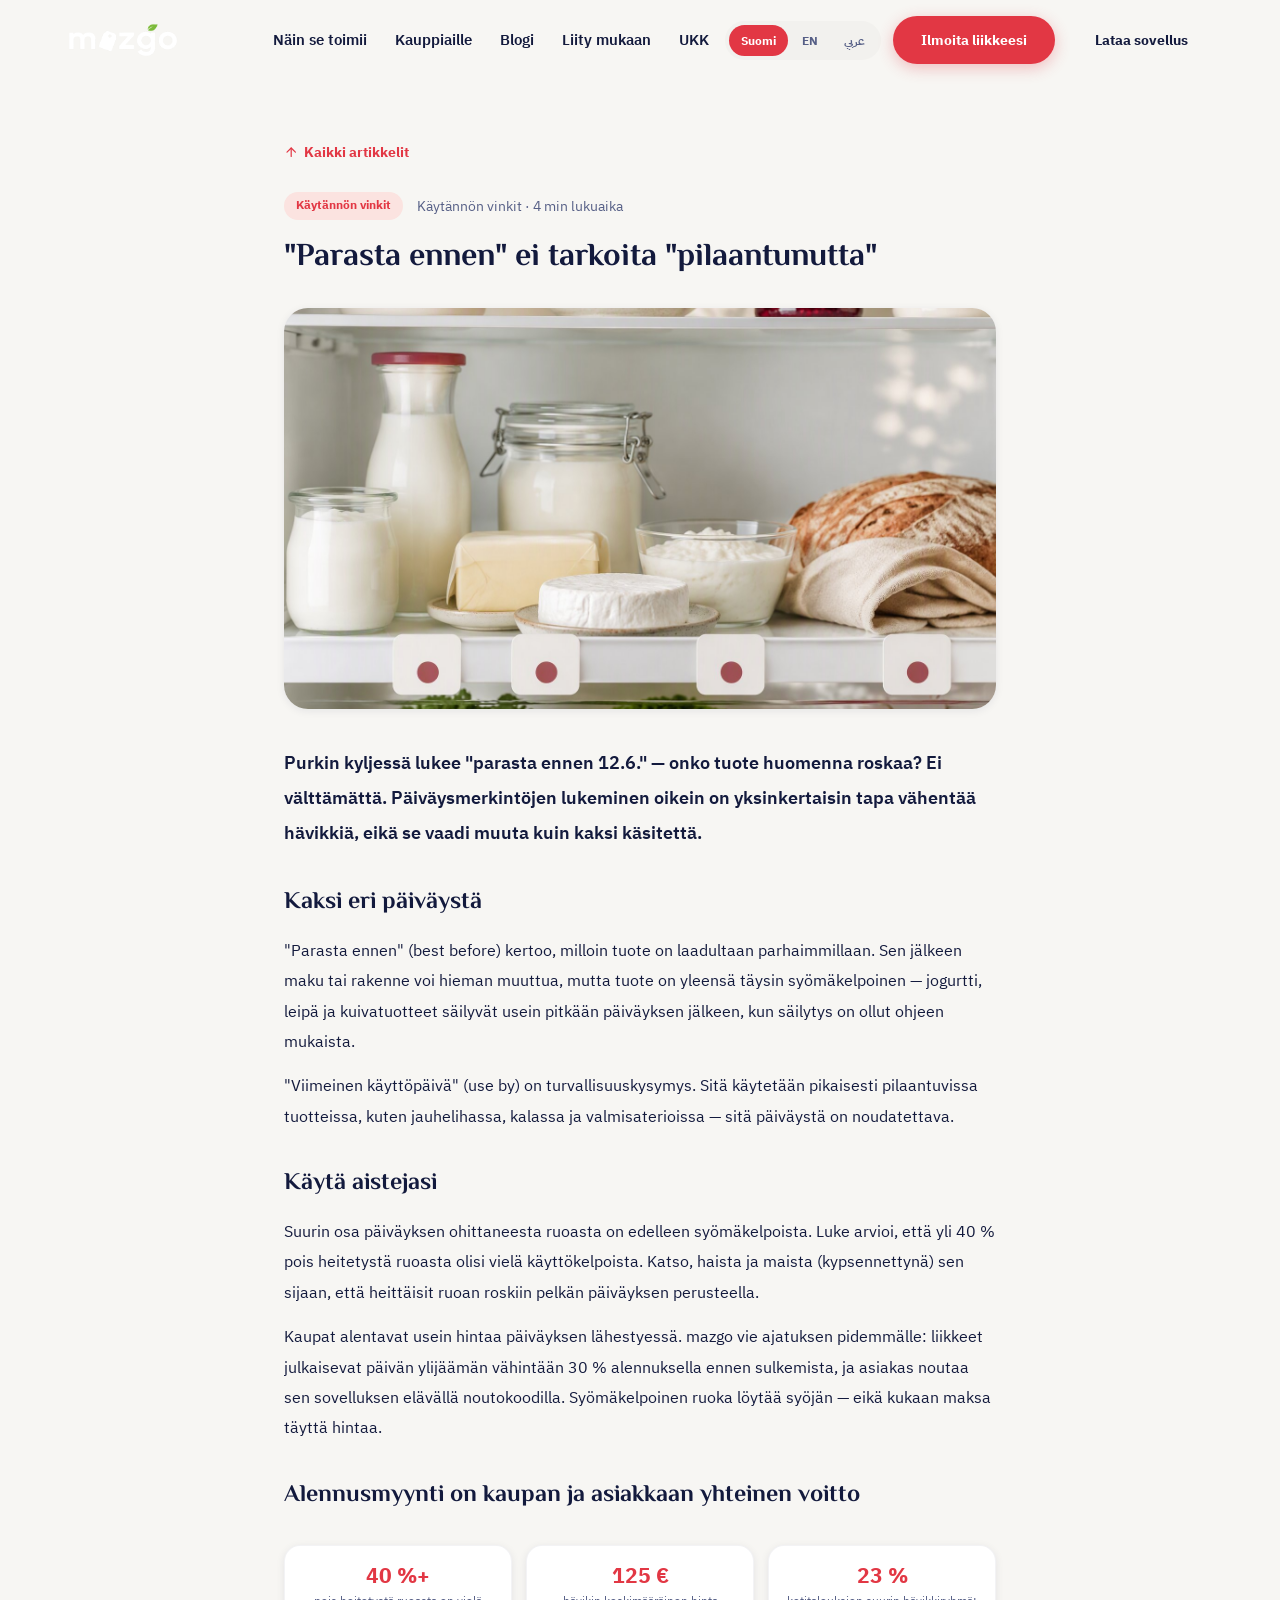
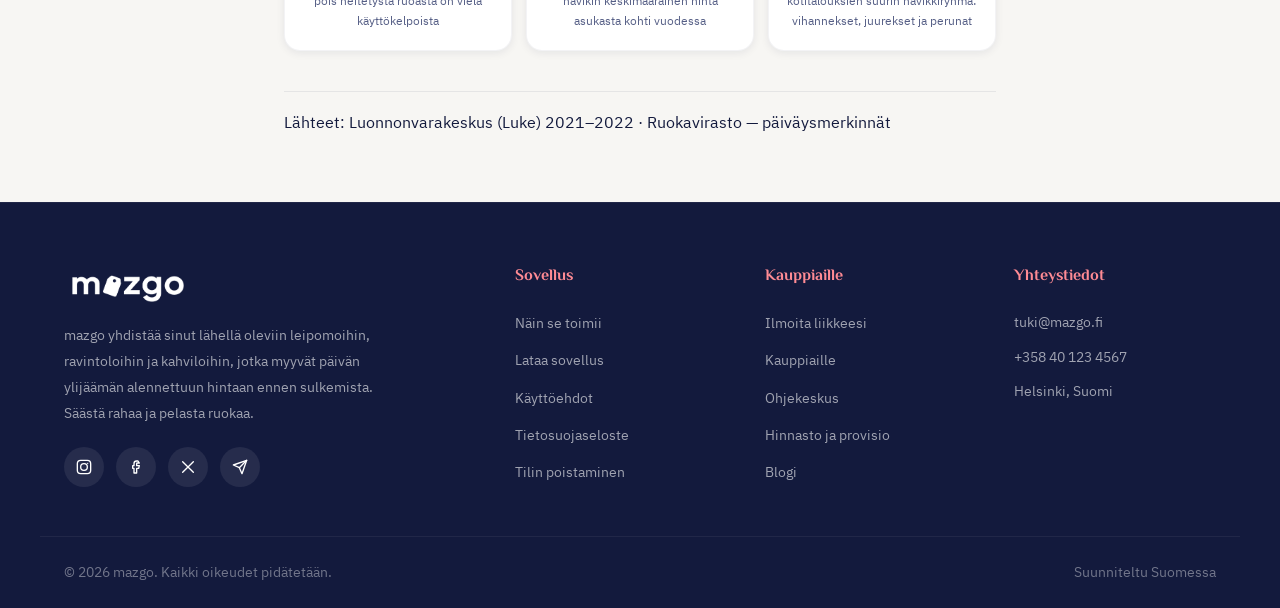
==== blog-best-before-dates.html @ d2aa7a83 "موقع mazgo التعريفي — فنلندي/إنجليزي/عربي" ====
<!DOCTYPE html>
<html lang="fi" dir="ltr">
<head>
<meta charset="UTF-8">
<meta name="viewport" content="width=device-width, initial-scale=1.0">
<title>Parasta ennen ei tarkoita pilaantunutta — mazgo blogi</title>
<meta name="description" content="Suuri osa ruoasta on syömäkelpoista päiväyksen jälkeen. Näin luet pakkausmerkintöjä oikein ja säästät ruokaa — ja rahaa.">
<link rel="icon" type="image/png" href="assets/brand/mazgo-mark-bag.png">
<link href="https://fonts.googleapis.com/css2?family=El+Messiri:wght@400;500;600;700&family=IBM+Plex+Sans+Arabic:wght@300;400;500;600;700&display=swap" rel="stylesheet">
<link rel="stylesheet" href="https://cdnjs.cloudflare.com/ajax/libs/font-awesome/6.5.1/css/all.min.css">
<link rel="stylesheet" href="styles.css">
</head>
<body data-title-key="blog.c3.title">
<div id="progress"></div>

<svg width="0" height="0" style="position:absolute" aria-hidden="true" focusable="false">
<defs>
<symbol id="i-bars" viewBox="0 0 24 24"><line x1="4" y1="6" x2="20" y2="6"/><line x1="4" y1="12" x2="20" y2="12"/><line x1="4" y1="18" x2="20" y2="18"/></symbol>
<symbol id="i-arrow-up" viewBox="0 0 24 24"><line x1="12" y1="19" x2="12" y2="5"/><polyline points="5 12 12 5 19 12"/></symbol>
<symbol id="i-close" viewBox="0 0 24 24"><line x1="5" y1="5" x2="19" y2="19"/><line x1="19" y1="5" x2="5" y2="19"/></symbol>
<symbol id="i-leaf" viewBox="0 0 24 24"><path d="M4 20c0-8 6-14 16-16-2 10-8 16-16 16Z"/><path d="M8 16C12 12 15 9 18 6"/></symbol>
<symbol id="i-download" viewBox="0 0 24 24"><path d="M12 3v12"/><polyline points="7 11 12 16 17 11"/><path d="M5 21h14"/></symbol>
<symbol id="i-store" viewBox="0 0 24 24"><path d="M4 10v10h16V10"/><path d="M2.5 10 5 4h14l2.5 6"/><rect x="9.5" y="14" width="5" height="6"/></symbol>
<symbol id="i-heart" viewBox="0 0 24 24"><path d="M20.8 4.6a5.5 5.5 0 0 0-7.8 0L12 5.6l-1-1a5.5 5.5 0 1 0-7.8 7.8l1 1L12 21.2l7.8-7.8 1-1a5.5 5.5 0 0 0 0-7.8Z"/></symbol>
<symbol id="i-users" viewBox="0 0 24 24"><path d="M17 21v-2a4 4 0 0 0-4-4H5a4 4 0 0 0-4 4v2"/><circle cx="9" cy="7" r="4"/><path d="M23 21v-2a4 4 0 0 0-3-3.87"/><path d="M16 3.13a4 4 0 0 1 0 7.75"/></symbol>
<symbol id="i-cart" viewBox="0 0 24 24"><circle cx="9" cy="21" r="1"/><circle cx="20" cy="21" r="1"/><path d="M1 1h4l2.68 13.39a2 2 0 0 0 2 1.61h9.72a2 2 0 0 0 2-1.61L23 6H6"/></symbol>
<symbol id="i-check-circle" viewBox="0 0 24 24"><circle cx="12" cy="12" r="9"/><polyline points="8 12.5 11 15.5 16 9.5"/></symbol>
<symbol id="i-send" viewBox="0 0 24 24"><line x1="22" y1="2" x2="11" y2="13"/><polygon points="22 2 15 22 11 13 2 9 22 2"/></symbol>
<symbol id="i-chevron" viewBox="0 0 24 24"><polyline points="6 9 12 15 18 9"/></symbol>
<symbol id="i-instagram" viewBox="0 0 24 24"><rect x="2" y="2" width="20" height="20" rx="5"/><circle cx="12" cy="12" r="5"/><circle cx="17.5" cy="6.5" r="1" fill="currentColor" stroke="none"/></symbol>
<symbol id="i-facebook" viewBox="0 0 24 24"><path d="M15 3h-2a4 4 0 0 0-4 4v3H7v4h2v7h4v-7h3l1-4h-4V7a1 1 0 0 1 1-1h3Z"/></symbol>
<symbol id="i-x" viewBox="0 0 24 24"><line x1="4" y1="4" x2="20" y2="20"/><line x1="20" y1="4" x2="4" y2="20"/></symbol>
<symbol id="i-question" viewBox="0 0 24 24"><circle cx="12" cy="12" r="9"/><path d="M9.5 9a2.5 2.5 0 1 1 3.8 2.1c-.8.5-1.3 1-1.3 1.9v.5"/><circle cx="12" cy="17" r=".5" fill="currentColor" stroke="none"/></symbol>
<symbol id="i-envelope" viewBox="0 0 24 24"><rect x="2" y="4" width="20" height="16" rx="2"/><polyline points="22 6 12 13 2 6"/></symbol>
<symbol id="i-warning" viewBox="0 0 24 24"><path d="M12 3 2 20h20L12 3Z"/><line x1="12" y1="10" x2="12" y2="14"/><circle cx="12" cy="17" r=".5" fill="currentColor" stroke="none"/></symbol>
</defs>
</svg>

<nav class="navbar" id="navbar">
<div class="nav-container">
<a href="index.html" class="logo" aria-label="mazgo"><span class="logo-icon"><img src="assets/brand/mazgo-wordmark-leaf.png" alt="mazgo"></span></a>
<ul class="nav-links">
<li><a href="index.html#how" data-i18n="nav.how">Näin se toimii</a></li>
<li><a href="index.html#merchants" data-i18n="nav.merchants">Kauppiaille</a></li>
<li><a href="blog.html" data-i18n="nav.blog">Blogi</a></li>
<li><a href="index.html#register" data-i18n="nav.join">Liity mukaan</a></li>
<li><a href="index.html#faq" data-i18n="nav.faq">UKK</a></li>
</ul>
<div class="nav-cta">
<div class="lang-switch" role="group" aria-label="Kieli">
<button type="button" data-lang="fi" class="active">Suomi</button>
<button type="button" data-lang="en">EN</button>
<button type="button" data-lang="ar">عربي</button>
</div>
<a href="index.html#register" class="btn btn-primary" data-i18n="nav.register">Ilmoita liikkeesi</a>
<a href="#" class="btn btn-ghost" data-i18n="nav.download">Lataa sovellus</a>
</div>
<button class="mobile-menu-btn" onclick="toggleMenu()" aria-label="Avaa valikko"><svg class="icon" aria-hidden="true"><use href="#i-bars"/></svg></button>
</div>
</nav>

<div class="mobile-menu-overlay" id="menuOverlay" onclick="toggleMenu()"></div>
<div class="mobile-menu" id="mobileMenu">
<button class="mobile-menu-close" onclick="toggleMenu()" aria-label="Sulje valikko"><svg class="icon" aria-hidden="true"><use href="#i-close"/></svg></button>
<ul>
<li><a href="index.html#how" data-i18n="nav.how">Näin se toimii</a></li>
<li><a href="index.html#merchants" data-i18n="nav.merchants">Kauppiaille</a></li>
<li><a href="blog.html" data-i18n="nav.blog">Blogi</a></li>
<li><a href="index.html#register" data-i18n="nav.join">Liity mukaan</a></li>
<li><a href="index.html#faq" data-i18n="nav.faq">UKK</a></li>
</ul>
<div class="lang-switch" role="group" aria-label="Kieli">
<button type="button" data-lang="fi" class="active">Suomi</button>
<button type="button" data-lang="en">EN</button>
<button type="button" data-lang="ar">عربي</button>
</div>
<a href="index.html#register" class="btn btn-primary" data-i18n="nav.register">Ilmoita liikkeesi</a>
<a href="#" class="btn btn-outline" data-i18n="nav.download">Lataa sovellus</a>
</div>


<section class="section legal-page" style="padding-top:140px;padding-bottom:60px">
<div class="blog-article animate-on-scroll">
<a href="blog.html" class="legal-back"><svg class="icon" aria-hidden="true"><use href="#i-arrow-up"/></svg><span data-i18n="blog.all">Kaikki artikkelit</span></a>
<div class="blog-article-meta"><span class="blog-card-tag" data-i18n="blog.c3.tag"></span><span data-i18n="a3.meta"></span></div>
<h1 class="legal-title" style="margin-bottom:24px" data-i18n="blog.c3.title">"Parasta ennen" ei tarkoita "pilaantunutta"</h1>
<img class="blog-article-img" src="assets/blog/best-before.jpg" alt="Elintarvikkeiden päiväysmerkinnät">
<p class="lead" data-i18n="a3.lead"></p>
<h2 data-i18n="a3.h1"></h2>
<p data-i18n="a3.p1"></p>
<p data-i18n="a3.p2"></p>
<h2 data-i18n="a3.h2"></h2>
<p data-i18n="a3.p3"></p>
<p data-i18n="a3.p4"></p>
<h2 data-i18n="a3.h3"></h2>

<div class="article-stats">
<div class="article-stat"><b data-i18n="a3.stat1"></b><span data-i18n="a3.stat1l"></span></div>
<div class="article-stat"><b data-i18n="a3.stat2"></b><span data-i18n="a3.stat2l"></span></div>
<div class="article-stat"><b data-i18n="a3.stat3"></b><span data-i18n="a3.stat3l"></span></div>
</div>
<div class="blog-sources"><p data-i18n="a3.src"></p></div>
</div>
</section>

<footer class="footer">
<div class="footer-container">
<div class="footer-brand">
<a href="index.html" class="logo" aria-label="mazgo"><span class="logo-icon"><img src="assets/brand/mazgo-wordmark-white.png" alt="mazgo"></span></a>
<p data-i18n="footer.tag">mazgo yhdistää sinut lähellä oleviin leipomoihin, ravintoloihin ja kahviloihin.</p>
<div class="footer-social">
<a href="#" aria-label="Instagram"><svg class="icon" aria-hidden="true"><use href="#i-instagram"/></svg></a>
<a href="#" aria-label="Facebook"><svg class="icon" aria-hidden="true"><use href="#i-facebook"/></svg></a>
<a href="#" aria-label="X"><svg class="icon" aria-hidden="true"><use href="#i-x"/></svg></a>
<a href="#" aria-label="Telegram"><svg class="icon" aria-hidden="true"><use href="#i-send"/></svg></a>
</div>
</div>
<div class="footer-col">
<h4 data-i18n="footer.app">Sovellus</h4>
<ul>
<li><a href="index.html#how" data-i18n="nav.how">Näin se toimii</a></li>
<li><a href="#" data-i18n="nav.download">Lataa sovellus</a></li>
<li><a href="terms.html" data-i18n="footer.terms">Käyttöehdot</a></li>
<li><a href="privacy.html" data-i18n="footer.privacy">Tietosuojaseloste</a></li>
<li><a href="delete-account.html" data-i18n="footer.delete">Tilin poistaminen</a></li>
</ul>
</div>
<div class="footer-col">
<h4 data-i18n="footer.forMerchants">Kauppiaille</h4>
<ul>
<li><a href="index.html#register" data-i18n="nav.register">Ilmoita liikkeesi</a></li>
<li><a href="index.html#merchants" data-i18n="nav.merchants">Kauppiaille</a></li>
<li><a href="help.html" data-i18n="footer.help">Ohjekeskus</a></li>
<li><a href="pricing.html" data-i18n="footer.pricing">Hinnasto ja provisio</a></li>
<li><a href="blog.html" data-i18n="nav.blog">Blogi</a></li>
</ul>
</div>
<div class="footer-col">
<h4 data-i18n="footer.contact">Yhteystiedot</h4>
<ul>
<li class="plain" data-i18n="footer.email">tuki@mazgo.fi</li>
<li class="plain" data-i18n="footer.phone">+358 40 123 4567</li>
<li class="plain" data-i18n="footer.city">Helsinki, Suomi</li>
</ul>
</div>
</div>
<div class="footer-bottom">
<div data-i18n="footer.rights">© 2026 mazgo. Kaikki oikeudet pidätetään.</div>
<div data-i18n="footer.made">Suunniteltu Suomessa</div>
</div>
</footer>

<div class="toast" id="toast" role="status"><svg class="icon" aria-hidden="true"><use href="#i-check-circle"/></svg><span id="toastMsg">Valmis!</span></div>

<button id="backTop" onclick="window.scrollTo({top:0,behavior:'smooth'})" aria-label="Takaisin ylös"><svg class="icon" aria-hidden="true"><use href="#i-arrow-up"/></svg></button>
<script src="i18n.js"></script>
<script src="script.js"></script>
</body>
</html>
---- styles.css ----
:root{--ink:#131A3D;--ink-soft:#565F86;--crimson:#E23744;--crimson-dark:#C22633;--crimson-soft:#FBE3E0;--amber:#F5A623;--amber-light:#FEF3DD;--cream:#F7F6F3;--cream-dark:#F2F1EE;--green:#0B766E;--green-light:#D7F1EE;--text:#131A3D;--text-muted:#565F86;--error:#B3261E;--white:#fff;--shadow-sm:0 2px 8px rgba(19,26,61,0.08);--shadow-md:0 8px 30px rgba(19,26,61,0.12);--shadow-lg:0 20px 60px rgba(19,26,61,0.18);--radius:16px;--radius-lg:24px;color-scheme:light}
*{margin:0;padding:0;box-sizing:border-box}
html{scroll-behavior:smooth}
body{font-family:'IBM Plex Sans Arabic','Cairo',sans-serif;background:var(--white);color:var(--text);line-height:1.7;overflow-x:hidden}
h1,h2,h3,h4,h5,h6{font-family:'El Messiri','IBM Plex Sans Arabic',sans-serif}
::-webkit-scrollbar{width:8px}
::-webkit-scrollbar-track{background:var(--cream-dark)}
::-webkit-scrollbar-thumb{background:var(--crimson);border-radius:4px}
::selection{background:var(--crimson);color:var(--white)}
#progress{position:fixed;top:0;inset-inline-start:0;height:3px;background:linear-gradient(90deg,var(--crimson),var(--amber));z-index:3000;width:0;transition:width .1s linear}
#backTop{position:fixed;bottom:26px;inset-inline-end:26px;width:48px;height:48px;background:var(--ink);color:var(--white);border:none;border-radius:14px;cursor:pointer;font-size:1.05rem;z-index:1500;opacity:0;transform:translateY(20px);pointer-events:none;transition:all .4s;box-shadow:var(--shadow-md);display:flex;align-items:center;justify-content:center}
#backTop.show{opacity:1;transform:translateY(0);pointer-events:all}
#backTop:hover{background:var(--crimson)}
@keyframes fadeInUp{from{opacity:0;transform:translateY(40px)}to{opacity:1;transform:translateY(0)}}
@keyframes float{0%,100%{transform:translateY(0)}50%{transform:translateY(-15px)}}
@keyframes blob{0%,100%{border-radius:60% 40% 30% 70%/60% 30% 70% 40%}50%{border-radius:30% 60% 70% 40%/50% 60% 30% 60%}}
@keyframes rotate{from{transform:rotate(0deg)}to{transform:rotate(360deg)}}
.animate-on-scroll{opacity:0;transform:translateY(40px);transition:all .8s cubic-bezier(.16,1,.3,1)}
.animate-on-scroll.visible{opacity:1;transform:translateY(0)}
@media(prefers-reduced-motion:reduce){*{animation-duration:.01ms!important;animation-iteration-count:1!important;transition-duration:.01ms!important;scroll-behavior:auto!important}}

/* Icons (inline SVG sprite) */
.icon{width:1em;height:1em;display:inline-block;vertical-align:-0.15em;fill:none;stroke:currentColor;stroke-width:2;stroke-linecap:round;stroke-linejoin:round;flex-shrink:0}
.icon-solid{fill:currentColor;stroke:none}
.star-half{position:relative;display:inline-block;width:1em;height:1em;vertical-align:-0.15em}
.star-half .icon{position:absolute;inset:0;width:100%;height:100%}
.star-half-fill{clip-path:inset(0 50% 0 0)}

/* Navbar */
.navbar{position:fixed;top:0;left:0;right:0;z-index:1000;padding:16px 0;transition:all .4s ease}
.navbar.scrolled{background:rgba(255,255,255,.95);backdrop-filter:blur(20px);box-shadow:var(--shadow-sm);padding:12px 0}
.nav-container{max-width:1200px;margin:0 auto;padding:0 24px;display:flex;align-items:center;justify-content:space-between;gap:16px}
.logo{display:flex;align-items:center;gap:10px;text-decoration:none;transition:opacity .3s}
.logo:hover{opacity:.8}
.logo-icon{width:118px;height:42px;display:flex;align-items:center;justify-content:center;flex-shrink:0}
.logo-icon img{width:100%;height:100%;object-fit:contain}
.nav-links{display:flex;gap:28px;list-style:none;margin-inline-start:auto}
.nav-links a{text-decoration:none;color:var(--text);font-weight:600;font-size:.95rem;position:relative;transition:color .3s}
.nav-links a::after{content:'';position:absolute;bottom:-4px;inset-inline-start:0;width:0;height:2px;background:var(--crimson);transition:width .3s;border-radius:2px}
.nav-links a:hover,.nav-links a.active{color:var(--crimson)}
.nav-links a:hover::after,.nav-links a.active::after{width:100%}
.nav-cta{display:flex;gap:12px;align-items:center}
.btn{padding:12px 28px;border-radius:50px;font-family:'IBM Plex Sans Arabic',sans-serif;font-weight:700;font-size:.9rem;cursor:pointer;border:none;transition:all .3s ease;text-decoration:none;display:inline-flex;align-items:center;gap:8px}
.btn-primary{background:var(--crimson);color:var(--white);box-shadow:0 4px 15px rgba(226,55,68,.3)}
.btn-primary:hover{background:var(--crimson-dark);transform:translateY(-2px);box-shadow:0 8px 25px rgba(226,55,68,.4)}
.btn-amber{background:var(--crimson);color:var(--white);box-shadow:0 4px 15px rgba(226,55,68,.3)}
.btn-amber:hover{transform:translateY(-2px);box-shadow:0 8px 25px rgba(226,55,68,.4)}
.btn-outline{background:transparent;color:var(--ink);border:2px solid var(--ink)}
.btn-outline:hover{background:var(--ink);color:var(--white)}
.btn-ghost{background:transparent;color:var(--text)}
.btn-ghost:hover{background:var(--cream-dark)}
.btn-lg{padding:16px 40px;font-size:1.05rem}
.btn:focus-visible,.faq-question:focus-visible,a:focus-visible,button:focus-visible,input:focus-visible,select:focus-visible,textarea:focus-visible{outline:3px solid var(--crimson);outline-offset:2px}
.mobile-menu-btn{display:none;background:none;border:none;font-size:1.5rem;color:var(--ink);cursor:pointer}

/* Language switcher */
.lang-switch{display:flex;background:var(--cream-dark);border-radius:50px;padding:4px;gap:2px}
.lang-switch button{background:none;border:none;font-family:'IBM Plex Sans Arabic',sans-serif;font-weight:700;font-size:.78rem;color:var(--text-muted);padding:6px 12px;border-radius:50px;cursor:pointer;transition:all .3s}
.lang-switch button:hover{color:var(--ink)}
.lang-switch button.active{background:var(--crimson);color:var(--white)}

/* Hero */
.hero{min-height:100vh;background:var(--cream);position:relative;overflow:hidden;display:flex;align-items:center;padding-top:80px}
.hero-bg-pattern{position:absolute;inset:0;opacity:.04;background-image:radial-gradient(circle at 2px 2px,var(--ink) 1px,transparent 0);background-size:40px 40px}
.hero-blob{position:absolute;width:600px;height:600px;background:var(--crimson);opacity:.06;border-radius:60% 40% 30% 70%/60% 30% 70% 40%;animation:blob 8s ease-in-out infinite;top:-100px;left:-100px}
.hero-blob-2{position:absolute;width:400px;height:400px;background:var(--amber);opacity:.1;border-radius:30% 60% 70% 40%/50% 60% 30% 60%;animation:blob 10s ease-in-out infinite reverse;bottom:-50px;right:-50px}
.hero-container{max-width:1200px;margin:0 auto;padding:0 24px;display:grid;grid-template-columns:1fr 1fr;gap:60px;align-items:center;position:relative;z-index:1}
.hero-badge{display:inline-flex;align-items:center;gap:8px;background:var(--white);padding:8px 20px;border-radius:50px;font-size:.85rem;font-weight:600;color:var(--crimson);box-shadow:var(--shadow-sm);margin-bottom:24px;animation:fadeInUp .6s ease}
.hero-badge .icon{color:var(--green)}
.hero-title{font-size:3.4rem;font-weight:700;line-height:1.25;color:var(--ink);margin-bottom:20px;animation:fadeInUp .6s ease .1s both;text-wrap:balance}
.hero-title .highlight{color:var(--crimson);position:relative}
.hero-title .highlight::after{content:'';position:absolute;bottom:4px;inset-inline-start:0;inset-inline-end:0;height:12px;background:var(--crimson-soft);z-index:-1;border-radius:4px}
.hero-desc{font-size:1.15rem;color:var(--text-muted);margin-bottom:32px;max-width:520px;animation:fadeInUp .6s ease .2s both}
.hero-cta{display:flex;gap:16px;flex-wrap:wrap;animation:fadeInUp .6s ease .3s both}
.hero-stats{display:flex;gap:40px;margin-top:48px;animation:fadeInUp .6s ease .4s both;flex-wrap:wrap}
.hero-stat{text-align:center}
.hero-stat-number{font-size:2rem;font-weight:800;color:var(--ink);font-variant-numeric:tabular-nums}
.hero-stat-label{font-size:.85rem;color:var(--text-muted);font-weight:500}

/* Hero Visual — real app screenshots */
.hero-visual{position:relative;display:flex;justify-content:center;align-items:center;width:fit-content;margin-inline:auto}
.phone-mockup{width:290px;background:var(--ink);border-radius:40px;padding:10px;box-shadow:var(--shadow-lg);position:relative;animation:float 6s ease-in-out infinite;z-index:2}
.phone-screen{width:100%;aspect-ratio:750/1562;background:var(--cream);border-radius:32px;overflow:hidden;position:relative}
.phone-screen img{width:100%;height:100%;object-fit:cover;object-position:top;display:block}
.phone-notch{position:absolute;top:0;left:50%;transform:translateX(-50%);width:110px;height:24px;background:var(--ink);border-radius:0 0 14px 14px;z-index:10}
.floating-card{position:absolute;background:var(--white);border-radius:var(--radius);padding:14px 18px;box-shadow:var(--shadow-md);z-index:3;animation:float 5s ease-in-out infinite;white-space:nowrap}
.floating-card.discount{top:12%;inset-inline-start:-30px;animation-delay:.5s}
.floating-card.discount .badge-discount{background:var(--crimson);color:var(--white);padding:4px 10px;border-radius:20px;font-size:.75rem;font-weight:700}
.floating-card.discount .floating-sub{margin-top:6px;font-size:.8rem;color:var(--text-muted)}
.floating-card.saving{bottom:16%;inset-inline-end:-30px;animation-delay:1s}
.floating-card.saving .amount{font-size:1.4rem;font-weight:800;color:var(--green);white-space:nowrap}
.floating-card.saving .label{font-size:.78rem;color:var(--text-muted);white-space:nowrap}

/* Sections */
.section{padding:100px 0;position:relative}
.section-header{text-align:center;max-width:640px;margin:0 auto 60px;padding:0 24px}
.section-label{display:inline-block;background:var(--crimson-soft);color:var(--crimson);padding:6px 18px;border-radius:50px;font-size:.85rem;font-weight:700;margin-bottom:16px}
.section-title{font-size:2.5rem;font-weight:700;color:var(--ink);margin-bottom:16px;line-height:1.3;text-wrap:balance}
.section-desc{color:var(--text-muted);font-size:1.05rem}

/* How it works */
.how-it-works{background:var(--white)}
.hiw-steps{max-width:1100px;margin:0 auto;padding:0 24px;display:grid;grid-template-columns:repeat(3,1fr);gap:40px;position:relative}
.hiw-steps::before{content:'';position:absolute;top:44px;inset-inline-start:15%;inset-inline-end:15%;height:2px;background:repeating-linear-gradient(90deg,var(--crimson) 0 8px,transparent 8px 16px);opacity:.3;z-index:0}
.step-card{background:var(--white);border-radius:var(--radius-lg);padding:36px 28px;text-align:center;position:relative;border:1px solid rgba(19,26,61,.06);transition:all .4s ease;z-index:1}
.step-card:hover{transform:translateY(-8px);box-shadow:var(--shadow-lg);border-color:transparent}
.step-num{width:56px;height:56px;background:var(--crimson);color:var(--white);border-radius:50%;display:flex;align-items:center;justify-content:center;font-size:1.4rem;font-weight:800;margin:0 auto 22px;position:relative;box-shadow:0 0 0 8px var(--white);font-family:'IBM Plex Sans Arabic',sans-serif}
.step-num::after{content:'';position:absolute;inset:-6px;border:2px dashed var(--crimson);border-radius:50%;opacity:.35;animation:rotate 20s linear infinite}
.step-icon{font-size:2.4rem;margin-bottom:18px;display:inline-block;color:var(--crimson)}
.step-card h3{font-size:1.25rem;font-weight:700;color:var(--ink);margin-bottom:10px}
.step-card p{color:var(--text-muted);font-size:.93rem}
.step-tag{display:inline-block;background:var(--green-light);color:var(--green);font-size:.68rem;font-weight:700;padding:3px 12px;border-radius:20px;margin-top:14px}

/* Environmental Impact */
.impact{background:linear-gradient(160deg,var(--ink) 0%,#232C5C 100%);color:var(--white);position:relative;overflow:hidden}
.impact .section-title{color:var(--white)}
.impact .section-desc{color:rgba(255,255,255,.7)}
.impact .section-label{background:rgba(226,55,68,.18);color:#FF8B94}
.impact-grid{max-width:1100px;margin:0 auto 32px;padding:0 24px;display:grid;grid-template-columns:repeat(4,1fr);gap:24px}
.impact-card{background:rgba(255,255,255,.06);border:1px solid rgba(255,255,255,.12);border-radius:20px;padding:28px 18px;text-align:center;transition:all .3s}
.impact-card:hover{background:rgba(255,255,255,.1);transform:translateY(-6px);border-color:rgba(226,55,68,.45)}
.impact-card .icon{width:1.8rem;height:1.8rem;color:var(--amber);margin-bottom:12px}
.impact-num{font-size:1.6rem;font-weight:700;line-height:1.25;margin-bottom:8px;font-variant-numeric:tabular-nums}
.impact-label{color:rgba(255,255,255,.65);font-size:.83rem;line-height:1.5}
.impact-role{max-width:680px;margin:0 auto 18px;padding:0 24px;text-align:center;color:rgba(255,255,255,.85);font-size:1rem;line-height:1.9}
.impact-source{max-width:680px;margin:0 auto;padding:0 24px;text-align:center;color:rgba(255,255,255,.4);font-size:.75rem}
@media(max-width:1024px){.impact-grid{grid-template-columns:1fr 1fr}}
@media(max-width:480px){.impact-grid{grid-template-columns:1fr}}

/* For Merchants */
.for-merchants{background:var(--cream);overflow:hidden;position:relative}
.merchants-container{max-width:1200px;margin:0 auto;padding:0 24px;display:grid;grid-template-columns:1fr 1fr;gap:60px;align-items:center}
.merchants-content h3{font-size:1.8rem;font-weight:700;margin-bottom:20px;color:var(--ink)}
.merchants-features{list-style:none;margin-bottom:32px}
.merchants-features li{display:flex;align-items:flex-start;gap:14px;margin-bottom:18px;font-size:1rem;line-height:1.7}
.merchants-features li i{width:30px;height:30px;background:var(--crimson);color:var(--white);border-radius:9px;display:flex;align-items:center;justify-content:center;font-size:.8rem;flex-shrink:0;font-style:normal;margin-top:2px}
.merchant-stats-row{display:flex;gap:16px;margin:28px 0 32px;flex-wrap:wrap}
.m-stat{flex:1;min-width:130px;background:var(--white);border-radius:16px;padding:18px;text-align:center;box-shadow:var(--shadow-sm);border:1px solid rgba(19,26,61,.05)}
.m-stat b{display:block;font-size:1.5rem;color:var(--crimson);font-weight:800;font-family:'IBM Plex Sans Arabic',sans-serif}
.m-stat span{font-size:.75rem;color:var(--text-muted)}
.merchants-visual{position:relative}
.merchant-phone{width:270px;background:var(--ink);border-radius:38px;padding:10px;box-shadow:var(--shadow-lg);position:relative;animation:float 6s ease-in-out infinite;z-index:2;margin:0 auto}
.m-screen{width:100%;aspect-ratio:750/1380;background:var(--white);border-radius:29px;overflow:hidden;position:relative}
.m-content{padding:30px 14px 16px;height:100%;overflow-y:auto;scrollbar-width:none}
.m-content::-webkit-scrollbar{width:0;height:0}
.m-header{display:flex;justify-content:space-between;align-items:center;margin-bottom:14px}
.m-header h4{font-size:.85rem;color:var(--ink)}
.m-header .m-avatar{width:30px;height:30px;background:var(--crimson);border-radius:50%;display:flex;align-items:center;justify-content:center;color:var(--white);font-size:.7rem;font-weight:700;flex-shrink:0}
.m-stats-mini{display:grid;grid-template-columns:1fr 1fr;gap:8px;margin-bottom:14px}
.m-stat-mini{background:var(--cream);border-radius:12px;padding:12px;text-align:center}
.m-stat-mini b{font-size:1.05rem;color:var(--ink);display:block;font-variant-numeric:tabular-nums}
.m-stat-mini span{font-size:.6rem;color:var(--text-muted)}
.m-offer-form{background:var(--white);border:1px solid rgba(19,26,61,.07);border-radius:14px;padding:12px;box-shadow:0 2px 10px rgba(19,26,61,.06)}
.m-offer-form h5{font-size:.75rem;color:var(--ink);margin-bottom:10px;display:flex;align-items:center;gap:6px}
.m-offer-form h5 .icon{color:var(--crimson);width:.8rem;height:.8rem}
.m-field{background:var(--cream-dark);border-radius:9px;padding:8px 10px;margin-bottom:7px;font-size:.68rem;color:var(--text-muted);display:flex;justify-content:space-between;gap:8px}
.m-field b{color:var(--ink);text-align:end}
.m-field .filled{color:var(--green);font-weight:700}
.m-publish{width:100%;background:var(--crimson);color:var(--white);border:none;border-radius:9px;padding:9px;font-family:'IBM Plex Sans Arabic',sans-serif;font-weight:700;font-size:.72rem;margin-top:4px}
.earn-badge{position:absolute;bottom:14%;inset-inline-start:-30px;background:var(--white);border-radius:16px;padding:14px 18px;box-shadow:var(--shadow-md);z-index:3;animation:float 5s ease-in-out infinite 1s;white-space:nowrap}
.earn-badge .amount{font-size:1.4rem;font-weight:800;color:var(--green)}
.earn-badge .label{font-size:.72rem;color:var(--text-muted)}
.new-order-badge{position:absolute;top:10%;inset-inline-end:-25px;background:var(--white);border-radius:16px;padding:12px 16px;box-shadow:var(--shadow-md);z-index:3;animation:float 5s ease-in-out infinite .5s;display:flex;align-items:center;gap:10px;white-space:nowrap}
.new-order-badge .bell{width:34px;height:34px;background:var(--crimson-soft);border-radius:10px;display:flex;align-items:center;justify-content:center;color:var(--crimson);flex-shrink:0}
.new-order-badge .bell .icon{width:.9rem;height:.9rem}
.new-order-badge p{font-size:.72rem;color:var(--text-muted);line-height:1.4}
.new-order-badge p strong{color:var(--ink);display:block;font-size:.78rem}
@media(max-width:1024px){.earn-badge,.new-order-badge{position:static;margin:12px auto 0;animation:none;max-width:260px}}

/* Stats Bar */
.stats-bar{background:var(--cream-dark);padding:60px 0}
.stats-container{max-width:1200px;margin:0 auto;padding:0 24px;display:grid;grid-template-columns:repeat(4,1fr);gap:32px;text-align:center}
.stat-item{padding:20px}
.stat-item .icon{width:2rem;height:2rem;color:var(--crimson);margin-bottom:12px}
.stat-number{font-size:2.5rem;font-weight:800;color:var(--ink);line-height:1;font-variant-numeric:tabular-nums}
.stat-label{color:var(--text-muted);font-size:.95rem;margin-top:8px;font-weight:500}

/* Merchant onboarding strip */
.m-steps{background:var(--ink);padding:56px 0;border-top:1px solid rgba(255,255,255,.08)}
.m-steps-grid{max-width:1100px;margin:0 auto;padding:0 24px;display:grid;grid-template-columns:repeat(3,1fr);gap:24px}
.m-step{display:flex;align-items:center;gap:16px}
.m-step-icon{width:52px;height:52px;background:rgba(226,55,68,.15);border-radius:16px;display:flex;align-items:center;justify-content:center;color:#FF8B94;font-size:1.3rem;flex-shrink:0}
.m-step h5{color:var(--white);font-size:1rem;margin-bottom:2px}
.m-step p{color:rgba(255,255,255,.55);font-size:.8rem}
@media(max-width:768px){.m-steps-grid{grid-template-columns:1fr;gap:20px}}

/* Merchant Registration */
.merchant-register{background:var(--cream);position:relative;overflow:hidden}
.merchant-register::before{content:'';position:absolute;top:-80px;left:-80px;width:350px;height:350px;background:var(--crimson);opacity:.05;border-radius:50%}
.register-container{max-width:1080px;margin:0 auto;padding:0 24px;position:relative;z-index:1}
.register-card{background:var(--white);border-radius:var(--radius-lg);padding:52px;box-shadow:var(--shadow-md);display:grid;grid-template-columns:.9fr 1.1fr;gap:52px;align-items:start;position:relative;overflow:hidden}
.register-card::before{content:'';position:absolute;top:0;inset-inline-end:0;width:6px;height:100%;background:linear-gradient(180deg,var(--crimson),var(--amber))}
.register-info h3{font-size:1.6rem;font-weight:700;color:var(--ink);margin-bottom:16px}
.register-info p{color:var(--text-muted);margin-bottom:24px}
.register-benefits{list-style:none}
.register-benefits li{display:flex;align-items:center;gap:10px;margin-bottom:14px;font-size:.95rem}
.register-benefits li i{color:var(--green);font-size:1.1rem;font-style:normal;display:inline-flex}
.reg-steps{margin-top:30px;padding-top:26px;border-top:1px dashed rgba(19,26,61,.12)}
.reg-steps h6{font-size:.85rem;color:var(--ink);margin-bottom:14px;font-weight:700}
.reg-step{display:flex;align-items:center;gap:10px;margin-bottom:10px;font-size:.85rem;color:var(--text-muted)}
.reg-step b{width:24px;height:24px;background:var(--crimson-soft);color:var(--crimson);border-radius:50%;display:flex;align-items:center;justify-content:center;font-size:.72rem;flex-shrink:0;font-weight:700;font-family:'IBM Plex Sans Arabic',sans-serif}
.form-group{margin-bottom:20px}
.form-group label{display:block;font-weight:600;font-size:.9rem;margin-bottom:8px;color:var(--ink)}
.form-group label .req{color:var(--error)}
.form-group input,.form-group select,.form-group textarea{width:100%;padding:14px 18px;border:2px solid rgba(19,26,61,.08);border-radius:12px;font-family:'IBM Plex Sans Arabic',sans-serif;font-size:.95rem;transition:all .3s;background:var(--white);color:var(--text)}
.form-group input:focus,.form-group select:focus,.form-group textarea:focus{outline:none;border-color:var(--crimson);box-shadow:0 0 0 4px rgba(226,55,68,.08)}
.form-group input.error,.form-group select.error{border-color:var(--error)}
.form-group .hint{font-size:.78rem;color:var(--text-muted);margin-top:6px}
.form-group .err-msg{font-size:.78rem;color:var(--error);margin-top:6px;display:none}
.form-group.has-error .err-msg{display:block}
.form-group.has-error input,.form-group.has-error select{border-color:var(--error)}
.form-group textarea{resize:vertical;min-height:100px}
.form-row{display:grid;grid-template-columns:1fr 1fr;gap:16px}
.form-submit{width:100%;margin-top:8px;justify-content:center}
.form-note{text-align:center;font-size:.8rem;color:var(--text-muted);margin-top:16px}
.form-note a{color:var(--crimson);font-weight:700}

/* Testimonials */
.testimonials{background:var(--white)}
.testimonials-grid{max-width:1200px;margin:0 auto;padding:0 24px;display:grid;grid-template-columns:repeat(3,1fr);gap:24px}
.testimonial-card{background:var(--cream);border-radius:var(--radius-lg);padding:32px;position:relative;transition:all .3s;min-width:0}
.testimonial-card:hover{transform:translateY(-4px);box-shadow:var(--shadow-md)}
.testimonial-quote{font-size:3rem;color:var(--crimson);line-height:1;margin-bottom:8px;opacity:.4;font-family:Georgia,serif}
.testimonial-text{font-size:.95rem;color:var(--text);margin-bottom:20px;line-height:1.8}
.testimonial-author{display:flex;align-items:center;gap:12px}
.author-avatar{width:48px;height:48px;border-radius:50%;background:var(--crimson);display:flex;align-items:center;justify-content:center;color:var(--white);font-weight:700;font-size:1.1rem;flex-shrink:0}
.author-info h4{font-size:.95rem;color:var(--ink)}
.author-info p{font-size:.8rem;color:var(--text-muted)}
.stars{color:var(--amber);font-size:.85rem;margin-bottom:12px}
.stars i{font-style:normal}

/* FAQ */
.faq{background:var(--cream)}
.faq-container{max-width:800px;margin:0 auto;padding:0 24px}
.faq-item{background:var(--white);border-radius:var(--radius);margin-bottom:12px;overflow:hidden;box-shadow:var(--shadow-sm);border:1px solid transparent;transition:border-color .3s}
.faq-item.active{border-color:rgba(226,55,68,.4)}
.faq-question{width:100%;padding:20px 24px;background:none;border:none;font-family:'IBM Plex Sans Arabic',sans-serif;font-size:1rem;font-weight:700;color:var(--ink);text-align:start;cursor:pointer;display:flex;justify-content:space-between;align-items:center;transition:background .3s;gap:12px}
.faq-question:hover{background:var(--cream)}
.faq-question .fq-icon{width:30px;height:30px;background:var(--crimson-soft);border-radius:9px;display:flex;align-items:center;justify-content:center;flex-shrink:0;transition:all .35s}
.faq-question .fq-icon .icon{color:var(--crimson);transition:transform .35s}
.faq-item.active .fq-icon{background:var(--crimson)}
.faq-item.active .fq-icon .icon{color:var(--white);transform:rotate(180deg)}
.faq-answer{max-height:0;overflow:hidden;transition:max-height .4s ease,padding .4s ease}
.faq-item.active .faq-answer{max-height:400px;padding:0 24px 22px}
.faq-answer p{color:var(--text-muted);font-size:.95rem;line-height:1.8}

/* CTA Section */
.cta-section{background:var(--ink);padding:80px 0;text-align:center;position:relative;overflow:hidden}
.cta-section::before{content:'';position:absolute;top:-50%;left:-50%;width:200%;height:200%;background:radial-gradient(circle,rgba(226,55,68,.12) 0%,transparent 50%);animation:rotate 30s linear infinite}
.cta-content{position:relative;z-index:1;max-width:640px;margin:0 auto;padding:0 24px}
.cta-section h2{font-size:2.5rem;font-weight:700;color:var(--white);margin-bottom:16px;text-wrap:balance}
.cta-section p{color:rgba(255,255,255,.7);font-size:1.1rem;margin-bottom:32px}

/* Legal page */
.legal-page{background:var(--cream)}
.legal-container{max-width:760px;margin:0 auto;padding:0 24px}
.legal-back{display:inline-flex;align-items:center;gap:6px;color:var(--crimson);font-weight:700;margin-bottom:28px;text-decoration:none;font-size:.9rem}
.legal-back:hover{color:var(--crimson-dark)}
.legal-back .icon{transform:scaleX(-1)}
[dir="ltr"] .legal-back .icon{transform:none}
.legal-notice{display:flex;gap:10px;align-items:flex-start;background:var(--amber-light);border:1px solid rgba(245,166,35,.4);border-radius:var(--radius);padding:16px 20px;margin-bottom:32px;font-size:.88rem;color:#6b3e00;line-height:1.8}
.legal-notice .icon{flex-shrink:0;margin-top:3px}
.legal-title{font-size:2rem;font-weight:700;color:var(--ink);margin-bottom:6px}
.legal-updated{font-size:.85rem;color:var(--text-muted);margin-bottom:40px}
.legal-section{margin-bottom:30px}
.legal-section h3{font-size:1.1rem;font-weight:700;color:var(--ink);margin-bottom:10px}
.legal-section p{color:var(--text);margin-bottom:10px}
.legal-section ul{margin:0 0 10px 0;padding-inline-start:20px}
.legal-section li{margin-bottom:6px;color:var(--text)}
.legal-blank{color:#8a5a00;font-style:italic;border-bottom:1px dashed #c98f2e;padding:0 2px}
.legal-table-wrap{overflow-x:auto;margin-bottom:16px;border-radius:12px;border:1px solid rgba(19,26,61,.08)}
.legal-table{width:100%;border-collapse:collapse;font-size:.85rem;background:var(--white)}
.legal-table th,.legal-table td{padding:10px 14px;text-align:start;border-bottom:1px solid rgba(19,26,61,.06);min-width:120px}
.legal-table th{background:var(--cream-dark);color:var(--ink);font-weight:700}
.legal-table tr:last-child td{border-bottom:none}

/* Help Center */
.help-category{max-width:800px;margin:0 auto 48px;padding:0 24px}
.help-category h3{font-size:1.3rem;font-weight:700;color:var(--ink);margin-bottom:20px;display:flex;align-items:center;gap:10px}
.help-category h3 .icon{color:var(--crimson);width:1.3rem;height:1.3rem}
.help-contact{max-width:800px;margin:0 auto;padding:0 24px;display:grid;grid-template-columns:repeat(3,1fr);gap:20px;text-align:center}
.help-contact-card{background:var(--white);border-radius:var(--radius);padding:28px 20px;box-shadow:var(--shadow-sm)}
.help-contact-card .icon{width:2rem;height:2rem;color:var(--crimson);margin-bottom:12px}
.help-contact-card h4{font-size:1rem;color:var(--ink);margin-bottom:6px}
.help-contact-card p{font-size:.9rem;color:var(--text-muted)}
@media(max-width:768px){.help-contact{grid-template-columns:1fr}}

/* Pricing page */
.pricing-card{max-width:700px;margin:0 auto 60px;background:var(--white);border-radius:var(--radius-lg);box-shadow:var(--shadow-lg);padding:48px 32px;text-align:center}
.pricing-big{margin-bottom:32px}
.pricing-number{font-size:4rem;font-weight:800;color:var(--crimson);line-height:1;font-variant-numeric:tabular-nums}
.pricing-label{font-size:1.05rem;color:var(--text-muted);margin-top:8px}
.pricing-grid{display:grid;grid-template-columns:repeat(3,1fr);gap:20px;padding-top:32px;border-top:1px solid rgba(19,26,61,.08)}
.pricing-stat-value{font-size:1.4rem;font-weight:800;color:var(--green);font-variant-numeric:tabular-nums}
.pricing-stat-label{font-size:.8rem;color:var(--text-muted);margin-top:4px}
.pricing-details{max-width:700px;margin:0 auto 60px;padding:0 24px}
.pricing-details h3{font-size:1.2rem;font-weight:700;color:var(--ink);margin:28px 0 12px}
.pricing-details ul{padding-inline-start:20px;margin-bottom:10px}
.pricing-details li{margin-bottom:8px;color:var(--text)}
@media(max-width:768px){.pricing-grid{grid-template-columns:1fr}}

/* Blog */
.blog-grid{max-width:1100px;margin:0 auto;padding:0 24px;display:grid;grid-template-columns:repeat(2,1fr);gap:28px}
.blog-card{background:var(--white);border-radius:var(--radius-lg);overflow:hidden;box-shadow:var(--shadow-sm);transition:all .3s ease;display:flex;flex-direction:column}
.blog-card:hover{transform:translateY(-6px);box-shadow:var(--shadow-lg)}
.blog-card-img{width:100%;aspect-ratio:16/9;object-fit:cover;background:var(--cream-dark)}
.blog-card-icon{width:100%;aspect-ratio:16/9;display:flex;align-items:center;justify-content:center;background:linear-gradient(135deg,var(--ink) 0%,#2A3468 100%);color:var(--amber);font-size:2.4rem}
.blog-card-body{padding:22px 24px 26px;display:flex;flex-direction:column;flex:1}
.blog-card-tag{display:inline-block;background:var(--crimson-soft);color:var(--crimson);font-size:.72rem;font-weight:700;padding:4px 12px;border-radius:20px;margin-bottom:12px;width:fit-content}
.blog-card-body h3{font-size:1.15rem;font-weight:700;color:var(--ink);margin-bottom:8px;line-height:1.5}
.blog-card-body h3 a{color:inherit;text-decoration:none}
.blog-card-body h3 a:hover{text-decoration:underline}
.blog-grid-3{grid-template-columns:repeat(3,1fr)}
@media(max-width:900px){.blog-grid-3{grid-template-columns:1fr}}
.blog-card-body p{color:var(--text-muted);font-size:.9rem;margin-bottom:16px;flex:1}
.blog-card-meta{font-size:.78rem;color:var(--text-muted);display:flex;gap:10px;align-items:center}
.blog-card-link{color:var(--crimson);font-weight:700;font-size:.88rem;display:inline-flex;align-items:center;gap:4px;margin-top:auto}
.blog-card-placeholder{border:2px dashed rgba(19,26,61,.12);border-radius:var(--radius-lg);display:flex;align-items:center;justify-content:center;text-align:center;color:var(--text-muted);font-size:.9rem;padding:40px 24px;min-height:260px}
@media(max-width:768px){.blog-grid{grid-template-columns:1fr}}

.blog-article{max-width:760px;margin:0 auto;padding:0 24px}
.blog-article-img{width:100%;aspect-ratio:16/9;object-fit:cover;border-radius:var(--radius-lg);margin-bottom:28px;box-shadow:var(--shadow-sm)}
.blog-article-meta{display:flex;gap:14px;align-items:center;font-size:.85rem;color:var(--text-muted);margin-bottom:10px;flex-wrap:wrap}
.blog-article-meta .blog-card-tag{margin-bottom:0}
.article-stats{display:grid;grid-template-columns:repeat(3,1fr);gap:14px;margin:28px 0 36px}
.article-stat{background:var(--white);border-radius:var(--radius);padding:18px 14px;text-align:center;box-shadow:var(--shadow-sm);border:1px solid rgba(19,26,61,.05)}
.article-stat b{display:block;font-size:1.3rem;color:var(--crimson);font-weight:800;line-height:1.2;font-family:'IBM Plex Sans Arabic',sans-serif}
.article-stat span{font-size:.72rem;color:var(--text-muted);display:block;margin-top:4px}
.blog-article h2{font-size:1.5rem;color:var(--ink);margin:32px 0 12px}
.blog-article p{color:var(--text);margin-bottom:14px;font-size:1rem;line-height:1.9}
.blog-article .lead{font-size:1.15rem;color:var(--ink);font-weight:600}
.blog-sources{font-size:.8rem;color:var(--text-muted);border-top:1px solid rgba(19,26,61,.08);padding-top:16px;margin-top:40px}
.blog-sources p{margin-bottom:4px}
.blog-sources a{color:var(--crimson)}
@media(max-width:600px){.article-stats{grid-template-columns:1fr}}

/* Footer */
.footer{background:var(--ink);color:var(--white);padding:60px 0 24px;border-top:1px solid rgba(255,255,255,.06)}
.footer-container{max-width:1200px;margin:0 auto;padding:0 24px;display:grid;grid-template-columns:2fr 1fr 1fr 1fr;gap:48px}
.footer-brand{max-width:320px;min-width:0}
.footer-brand .logo{margin-bottom:16px}
.footer-brand .logo-icon{width:128px;height:44px}
.footer-brand p{color:rgba(255,255,255,.6);font-size:.9rem;line-height:1.8}
.footer-social{display:flex;gap:12px;margin-top:20px}
.footer-social a{width:40px;height:40px;border-radius:50%;background:rgba(255,255,255,.08);display:flex;align-items:center;justify-content:center;color:var(--white);text-decoration:none;transition:all .3s}
.footer-social a:hover{background:var(--crimson);color:var(--white);transform:translateY(-3px)}
.footer-col{min-width:0}
.footer-col h4{font-size:1rem;font-weight:700;margin-bottom:20px;color:#FF8B94}
.footer-col ul{list-style:none}
.footer-col li{margin-bottom:10px}
.footer-col a{color:rgba(255,255,255,.6);text-decoration:none;font-size:.9rem;transition:color .3s}
.footer-col a:hover{color:var(--white)}
.footer-col li.plain{color:rgba(255,255,255,.6);font-size:.9rem}
.footer-bottom{max-width:1200px;margin:40px auto 0;padding:24px 24px 0;border-top:1px solid rgba(255,255,255,.06);display:flex;justify-content:space-between;align-items:center;color:rgba(255,255,255,.4);font-size:.85rem;flex-wrap:wrap;gap:8px}

/* Toast */
.toast{position:fixed;bottom:30px;left:50%;transform:translateX(-50%) translateY(100px);background:var(--ink);color:var(--white);padding:16px 32px;border-radius:50px;font-weight:600;box-shadow:var(--shadow-lg);z-index:9999;opacity:0;transition:all .4s ease;display:flex;align-items:center;gap:10px;max-width:calc(100vw - 32px)}
.toast.show{opacity:1;transform:translateX(-50%) translateY(0)}
.toast .icon{color:var(--green)}
.toast.error .icon{color:var(--error)}

/* Mobile */
@media(max-width:1024px){.hero-title{font-size:2.8rem}.hiw-steps{grid-template-columns:1fr}.hiw-steps::before{display:none}.merchants-container{grid-template-columns:1fr}.testimonials-grid{grid-template-columns:1fr}.footer-container{grid-template-columns:1fr 1fr}}
@media(max-width:768px){.nav-links,.nav-cta{display:none}.mobile-menu-btn{display:block}.hero-container{grid-template-columns:1fr;text-align:center}.hero-desc{margin:0 auto 32px}.hero-cta{justify-content:center}.hero-stats{justify-content:center}.hero-visual{display:none}.hero-title{font-size:2.1rem}.section-title{font-size:1.8rem}.stats-container{grid-template-columns:1fr 1fr}.register-card{grid-template-columns:1fr;padding:32px 24px}.form-row{grid-template-columns:1fr}.footer-container{grid-template-columns:1fr;text-align:center}.footer-social{justify-content:center}.footer-bottom{flex-direction:column;gap:8px;text-align:center}.cta-section h2{font-size:1.8rem}}

/* Mobile Menu */
.mobile-menu{position:fixed;top:0;inset-inline-end:-100%;width:80%;max-width:320px;height:100vh;background:var(--white);z-index:2000;padding:80px 32px 32px;transition:inset-inline-end .4s ease;box-shadow:var(--shadow-lg)}
.mobile-menu.open{inset-inline-end:0}
.mobile-menu-overlay{position:fixed;inset:0;background:rgba(0,0,0,.5);z-index:1999;opacity:0;pointer-events:none;transition:opacity .4s}
.mobile-menu-overlay.open{opacity:1;pointer-events:all}
.mobile-menu-close{position:absolute;top:20px;inset-inline-start:20px;background:none;border:none;font-size:1.5rem;color:var(--ink);cursor:pointer}
.mobile-menu ul{list-style:none}
.mobile-menu li{margin-bottom:20px}
.mobile-menu a{text-decoration:none;color:var(--ink);font-size:1.1rem;font-weight:700}
.mobile-menu .btn{width:100%;justify-content:center;margin-top:16px}
.mobile-menu .lang-switch{margin-top:8px}
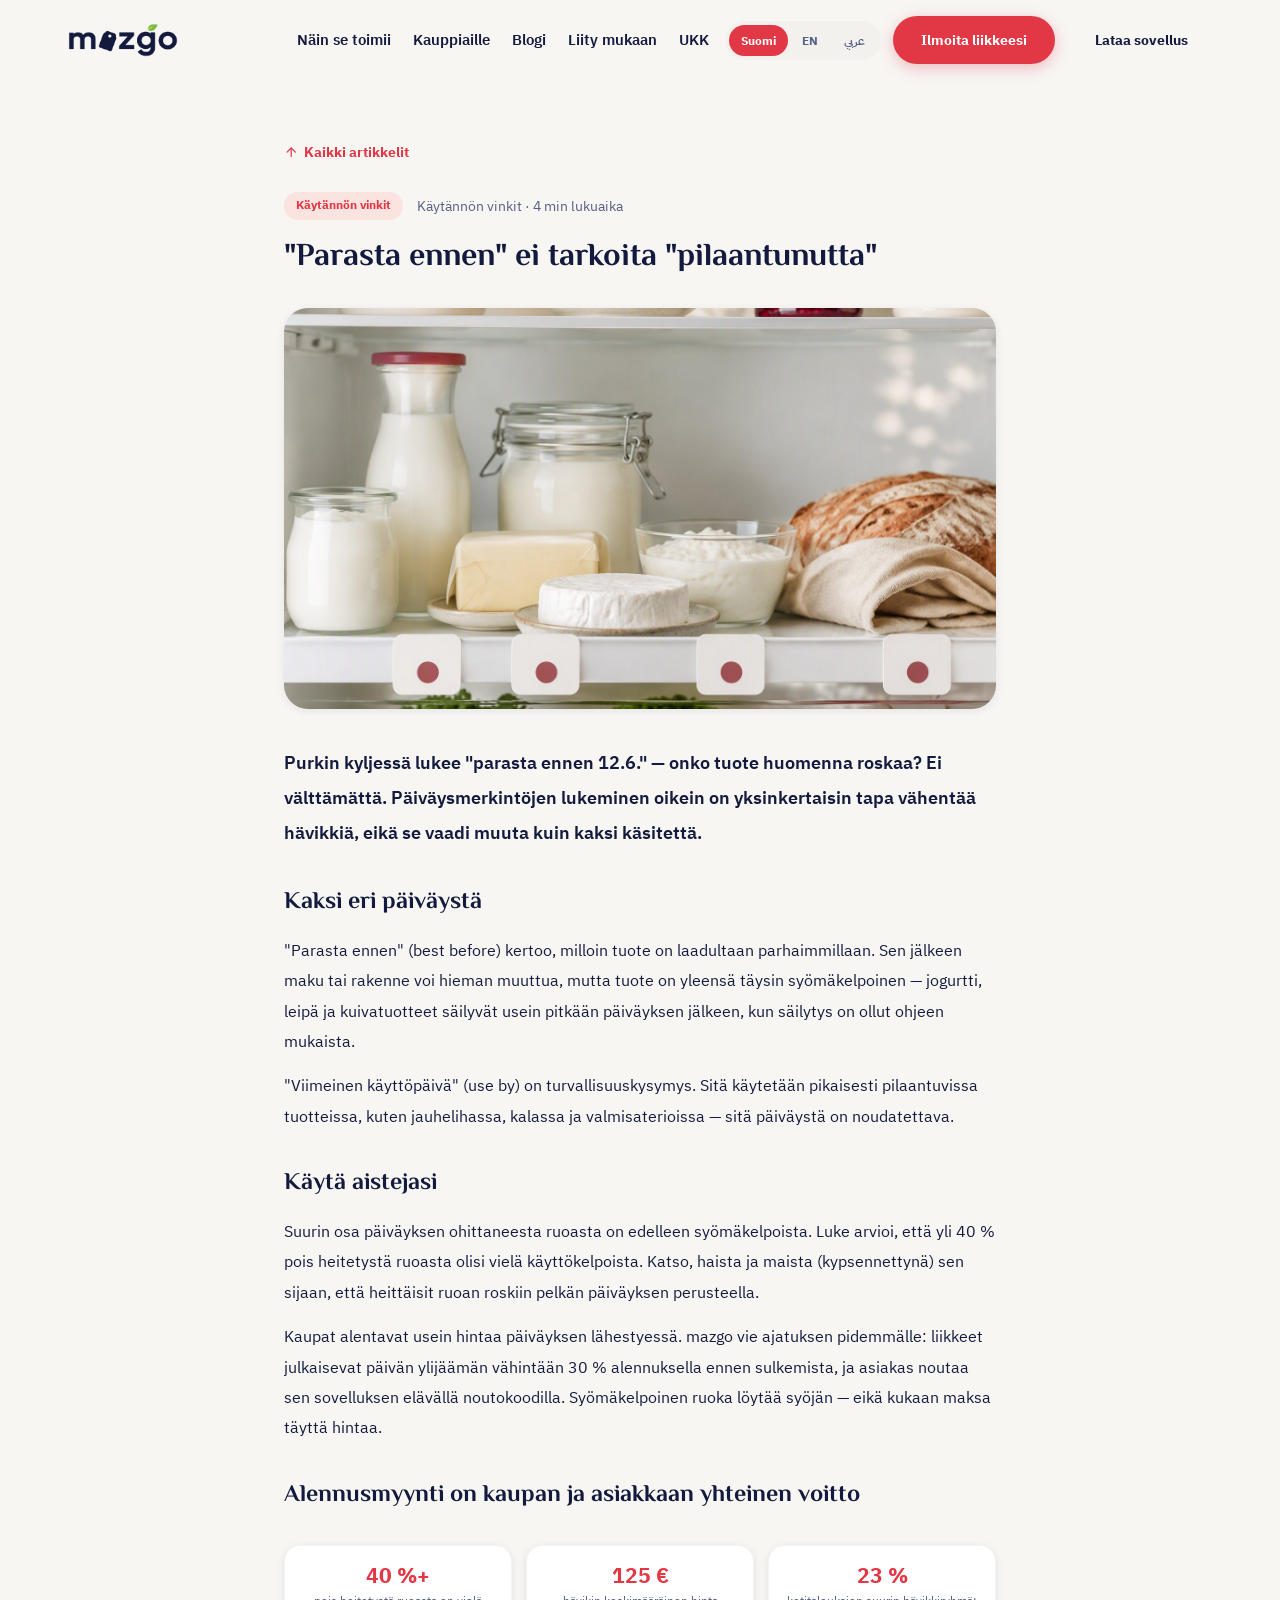
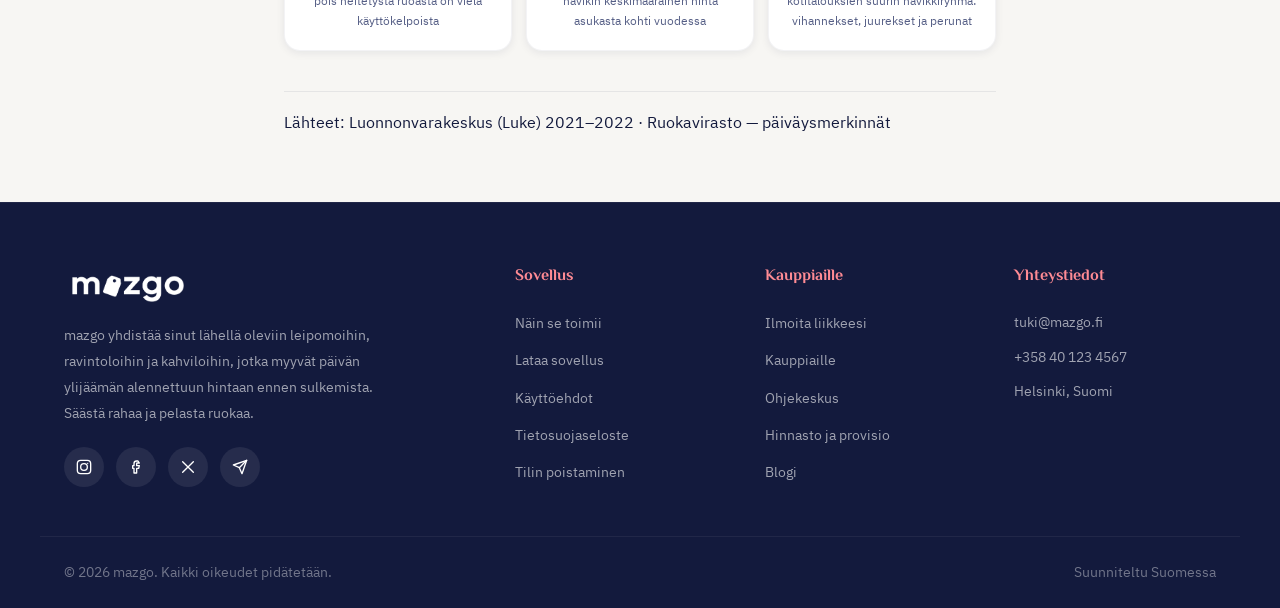
==== commit 75036dfd: "إصلاح الترويسة: شعار كحلي للخلفيات الفاتحة + منع لف الروابط + همبرغر حتى 1024px" ====
--- a/blog-best-before-dates.html
+++ b/blog-best-before-dates.html
@@ -38,7 +38,7 @@
 
 <nav class="navbar" id="navbar">
 <div class="nav-container">
-<a href="index.html" class="logo" aria-label="mazgo"><span class="logo-icon"><img src="assets/brand/mazgo-wordmark-leaf.png" alt="mazgo"></span></a>
+<a href="index.html" class="logo" aria-label="mazgo"><span class="logo-icon"><img src="assets/brand/mazgo-wordmark-ink.png" alt="mazgo"></span></a>
 <ul class="nav-links">
 <li><a href="index.html#how" data-i18n="nav.how">Näin se toimii</a></li>
 <li><a href="index.html#merchants" data-i18n="nav.merchants">Kauppiaille</a></li>
--- a/styles.css
+++ b/styles.css
@@ -34,13 +34,13 @@
 .logo:hover{opacity:.8}
 .logo-icon{width:118px;height:42px;display:flex;align-items:center;justify-content:center;flex-shrink:0}
 .logo-icon img{width:100%;height:100%;object-fit:contain}
-.nav-links{display:flex;gap:28px;list-style:none;margin-inline-start:auto}
-.nav-links a{text-decoration:none;color:var(--text);font-weight:600;font-size:.95rem;position:relative;transition:color .3s}
+.nav-links{display:flex;gap:22px;list-style:none;margin-inline-start:auto;flex-wrap:nowrap;flex-shrink:0}
+.nav-links a{text-decoration:none;color:var(--text);font-weight:600;font-size:.95rem;position:relative;transition:color .3s;white-space:nowrap}
 .nav-links a::after{content:'';position:absolute;bottom:-4px;inset-inline-start:0;width:0;height:2px;background:var(--crimson);transition:width .3s;border-radius:2px}
 .nav-links a:hover,.nav-links a.active{color:var(--crimson)}
 .nav-links a:hover::after,.nav-links a.active::after{width:100%}
-.nav-cta{display:flex;gap:12px;align-items:center}
-.btn{padding:12px 28px;border-radius:50px;font-family:'IBM Plex Sans Arabic',sans-serif;font-weight:700;font-size:.9rem;cursor:pointer;border:none;transition:all .3s ease;text-decoration:none;display:inline-flex;align-items:center;gap:8px}
+.nav-cta{display:flex;gap:12px;align-items:center;flex-shrink:0}
+.btn{padding:12px 28px;border-radius:50px;font-family:'IBM Plex Sans Arabic',sans-serif;font-weight:700;font-size:.9rem;cursor:pointer;border:none;transition:all .3s ease;text-decoration:none;display:inline-flex;align-items:center;gap:8px;white-space:nowrap}
 .btn-primary{background:var(--crimson);color:var(--white);box-shadow:0 4px 15px rgba(226,55,68,.3)}
 .btn-primary:hover{background:var(--crimson-dark);transform:translateY(-2px);box-shadow:0 8px 25px rgba(226,55,68,.4)}
 .btn-amber{background:var(--crimson);color:var(--white);box-shadow:0 4px 15px rgba(226,55,68,.3)}
@@ -360,7 +360,8 @@
 .toast.error .icon{color:var(--error)}
 
 /* Mobile */
-@media(max-width:1024px){.hero-title{font-size:2.8rem}.hiw-steps{grid-template-columns:1fr}.hiw-steps::before{display:none}.merchants-container{grid-template-columns:1fr}.testimonials-grid{grid-template-columns:1fr}.footer-container{grid-template-columns:1fr 1fr}}
+@media(max-width:1200px){.nav-cta .btn-ghost{display:none}}
+@media(max-width:1024px){.nav-links,.nav-cta{display:none}.mobile-menu-btn{display:block}.hero-title{font-size:2.8rem}.hiw-steps{grid-template-columns:1fr}.hiw-steps::before{display:none}.merchants-container{grid-template-columns:1fr}.testimonials-grid{grid-template-columns:1fr}.footer-container{grid-template-columns:1fr 1fr}}
 @media(max-width:768px){.nav-links,.nav-cta{display:none}.mobile-menu-btn{display:block}.hero-container{grid-template-columns:1fr;text-align:center}.hero-desc{margin:0 auto 32px}.hero-cta{justify-content:center}.hero-stats{justify-content:center}.hero-visual{display:none}.hero-title{font-size:2.1rem}.section-title{font-size:1.8rem}.stats-container{grid-template-columns:1fr 1fr}.register-card{grid-template-columns:1fr;padding:32px 24px}.form-row{grid-template-columns:1fr}.footer-container{grid-template-columns:1fr;text-align:center}.footer-social{justify-content:center}.footer-bottom{flex-direction:column;gap:8px;text-align:center}.cta-section h2{font-size:1.8rem}}
 
 /* Mobile Menu */
